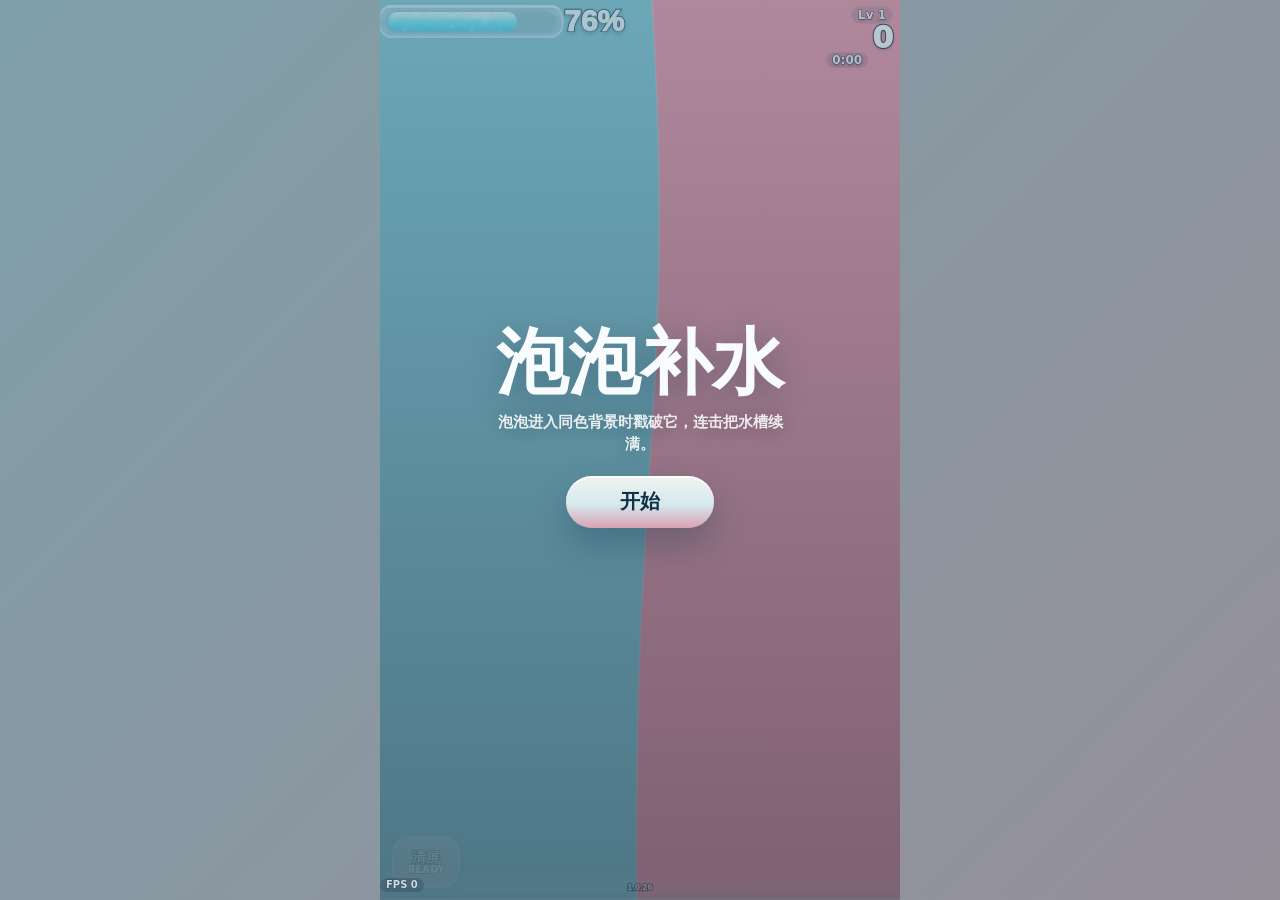
==== index.html @ 76d170a1 "Bump cat bubble version" ====
<!doctype html>
<html lang="zh-CN">
  <head>
    <meta charset="UTF-8" />
    <meta name="viewport" content="width=device-width, initial-scale=1, viewport-fit=cover" />
    <meta name="theme-color" content="#8ebfcb" />
    <title>泡泡补水</title>
    <link rel="stylesheet" href="./styles.css?v=1.0.26" />
  </head>
  <body>
    <main class="phone-shell" aria-label="泡泡补水游戏">
      <canvas id="game" aria-label="游戏画面"></canvas>

      <section class="hud" aria-label="游戏状态">
        <span id="difficultyLevel" class="difficulty-level">Lv 1</span>
        <div class="score-block water-block">
          <div class="water-topline">
            <span class="caption">水槽</span>
            <strong id="waterValue" class="water-value">76%</strong>
          </div>
          <div class="water-meter" aria-hidden="true">
            <span id="waterFill"></span>
          </div>
          <div id="comboChip" class="combo-chip" aria-live="polite"></div>
        </div>

        <div class="score-block right">
          <span class="caption">分数</span>
          <strong id="score">0</strong>
          <span id="timeValue" class="time-pill" aria-label="存活时间">0:00</span>
        </div>
      </section>

      <button id="clearSkill" class="clear-skill ready" type="button" aria-label="清屏技能">
        <span>清屏</span>
        <strong id="clearSkillValue">READY</strong>
      </button>

      <section id="curtain" class="curtain">
        <div class="title-mark">泡泡补水</div>
        <p class="start-copy">泡泡进入同色背景时戳破它，连击把水槽续满。</p>
        <button id="startButton" class="primary-button" type="button">开始</button>
        <div id="endStats" class="end-stats"></div>
      </section>
      <div id="startTransition" class="start-transition" aria-hidden="true"></div>
      <div id="perfDebug" class="fps-counter" aria-hidden="true">FPS --</div>
    </main>

    <script src="./game.js?v=1.0.26" defer></script>
  </body>
</html>
---- styles.css ----
:root {
  color-scheme: light;
  font-family:
    "Microsoft YaHei UI", "PingFang SC", "Hiragino Sans GB", "Arial Rounded MT Bold",
    ui-rounded, system-ui, sans-serif;
  background: #70858d;
  --safe-top: env(safe-area-inset-top, 0px);
  --safe-bottom: env(safe-area-inset-bottom, 0px);
}

* {
  box-sizing: border-box;
}

html,
body {
  width: 100%;
  height: 100%;
  margin: 0;
  overflow: hidden;
  touch-action: none;
  user-select: none;
}

body {
  display: grid;
  place-items: center;
  color: #f8fcff;
  background:
    linear-gradient(135deg, rgba(142, 191, 203, 0.46), rgba(217, 162, 178, 0.34)),
    #72858d;
}

.phone-shell {
  position: relative;
  width: min(100vw, 520px, calc(100vh * 0.64));
  height: min(100vh, 920px);
  overflow: hidden;
  background: #8ebfcb;
}

@supports (height: 100dvh) {
  .phone-shell {
    width: min(100vw, 520px, calc(100dvh * 0.64));
    height: min(100dvh, 920px);
  }
}

#game {
  position: absolute;
  inset: 0;
  width: 100%;
  height: 100%;
  display: block;
}

.hud {
  position: absolute;
  z-index: 3;
  top: calc(6px + var(--safe-top));
  left: 6px;
  right: 7px;
  display: block;
  align-items: start;
  pointer-events: none;
}

.difficulty-level {
  position: absolute;
  top: 0;
  right: 0;
  transform: none;
  z-index: 2;
  padding: 2px 7px;
  border-radius: 999px;
  color: rgba(255, 255, 255, 0.9);
  background: rgba(12, 38, 58, 0.1);
  box-shadow: inset 0 0 0 1px rgba(255, 255, 255, 0.1);
  font-size: 12px;
  font-weight: 900;
  line-height: 1.2;
  letter-spacing: 0;
  -webkit-text-stroke: 1px rgba(15, 33, 43, 0.55);
  paint-order: stroke fill;
  text-shadow: 0 1px 2px rgba(15, 33, 43, 0.42);
}

.score-block {
  min-width: 0;
  display: grid;
  gap: 4px;
  justify-items: start;
  color: rgba(255, 255, 255, 0.96);
  -webkit-text-stroke: 1.1px rgba(15, 33, 43, 0.6);
  paint-order: stroke fill;
  text-shadow: 0 1px 3px rgba(15, 33, 43, 0.42);
}

.water-block {
  position: absolute;
  top: 0;
  left: 0;
  gap: 3px;
  width: min(44vw, 238px);
  padding: 0;
  opacity: 0.82;
  grid-template-columns: minmax(112px, 1fr) minmax(54px, auto);
  grid-template-rows: auto auto;
  align-items: center;
  column-gap: 8px;
  transition:
    opacity 160ms ease,
    transform 160ms ease;
}

.water-topline {
  grid-column: 2;
  grid-row: 1;
  display: flex;
  align-items: center;
  justify-content: flex-start;
  gap: 0;
}

.water-block .caption {
  display: none;
}

.water-value {
  display: inline-block;
  color: rgba(255, 255, 255, 0.98);
  font-family: "Arial Rounded MT Bold", "Nunito", "Baloo 2", "PingFang SC", "Microsoft YaHei UI", ui-rounded, sans-serif;
  font-size: clamp(22px, 5vw, 26px);
  line-height: 1;
  font-weight: 1000;
  font-variant-numeric: tabular-nums;
  letter-spacing: 0;
  -webkit-text-stroke: 1.45px rgba(15, 33, 43, 0.62);
  text-shadow:
    0 1px 0 rgba(255, 255, 255, 0.38),
    0 2px 5px rgba(15, 33, 43, 0.36);
  transform-origin: left bottom;
}

.score-block.right {
  position: absolute;
  top: 17px;
  right: 0;
  display: grid;
  grid-template-columns: auto auto;
  grid-template-rows: auto auto;
  align-items: start;
  justify-items: end;
  column-gap: 4px;
  row-gap: 0;
}

.score-block.right .caption {
  display: none;
}

.score-block.right strong {
  grid-column: 2;
  grid-row: 1;
}

.caption {
  font-size: 12px;
  font-weight: 900;
  letter-spacing: 0;
  opacity: 0.95;
  -webkit-text-stroke: 1px rgba(15, 33, 43, 0.64);
}

.score-block strong {
  font-size: clamp(24px, 6vw, 30px);
  line-height: 1;
  font-weight: 1000;
  font-variant-numeric: tabular-nums;
  -webkit-text-stroke: 1.8px rgba(15, 33, 43, 0.7);
}

.time-pill {
  grid-column: 1;
  grid-row: 2;
  justify-self: end;
  margin-top: -1px;
  padding: 1px 6px;
  border-radius: 999px;
  color: rgba(255, 255, 255, 0.92);
  background: rgba(12, 38, 58, 0.12);
  box-shadow: inset 0 0 0 1px rgba(255, 255, 255, 0.08);
  font-size: 12px;
  font-weight: 900;
  line-height: 1.2;
  font-variant-numeric: tabular-nums;
  -webkit-text-stroke: 1px rgba(15, 33, 43, 0.58);
  paint-order: stroke fill;
}

.fps-counter {
  position: absolute;
  right: calc(8px + var(--safe-right));
  bottom: calc(8px + var(--safe-bottom));
  z-index: 5;
  padding: 1px 6px;
  border-radius: 999px;
  color: rgba(255, 255, 255, 0.78);
  background: rgba(12, 38, 58, 0.2);
  font-size: 10px;
  font-weight: 900;
  line-height: 1.2;
  font-variant-numeric: tabular-nums;
  letter-spacing: 0;
  -webkit-text-stroke: 0.65px rgba(15, 33, 43, 0.58);
  paint-order: stroke fill;
  pointer-events: none;
}

.clear-skill {
  --clear-charge: 1;
  position: absolute;
  z-index: 3;
  left: 12px;
  bottom: calc(12px + var(--safe-bottom));
  width: 68px;
  height: 52px;
  border: 0;
  border-radius: 18px;
  display: grid;
  place-items: center;
  align-content: center;
  gap: 1px;
  color: rgba(255, 255, 255, 0.96);
  background:
    linear-gradient(90deg, rgba(247, 251, 250, 0.5) calc(var(--clear-charge) * 100%), rgba(255, 255, 255, 0.12) 0),
    linear-gradient(180deg, rgba(24, 60, 78, 0.16), rgba(24, 60, 78, 0.28));
  box-shadow:
    inset 0 0 0 1px rgba(255, 255, 255, 0.28),
    0 4px 10px rgba(16, 48, 71, 0.12);
  font: inherit;
  pointer-events: auto;
  opacity: 0.56;
  overflow: hidden;
}

.clear-skill.ready {
  opacity: 0.9;
  box-shadow:
    inset 0 0 0 1px rgba(255, 255, 255, 0.36),
    0 0 10px rgba(213, 233, 238, 0.18),
    0 4px 10px rgba(16, 48, 71, 0.12);
}

.clear-skill:disabled {
  opacity: 0.38;
}

.clear-skill span {
  font-size: 14px;
  font-weight: 1000;
  line-height: 1;
  -webkit-text-stroke: 1px rgba(15, 33, 43, 0.7);
  paint-order: stroke fill;
  text-shadow: 0 1px 2px rgba(15, 33, 43, 0.42);
}

.clear-skill strong {
  font-size: 10px;
  font-weight: 1000;
  line-height: 1;
  letter-spacing: 0;
  opacity: 0.96;
  -webkit-text-stroke: 0.8px rgba(15, 33, 43, 0.68);
  paint-order: stroke fill;
}

.water-meter {
  grid-column: 1;
  grid-row: 1;
  position: relative;
  width: 100%;
  height: clamp(18px, 3.2vw, 23px);
  overflow: visible;
  border-radius: 999px;
  background: rgba(15, 46, 68, 0.13);
  box-shadow: 0 2px 7px rgba(17, 57, 85, 0.08);
  isolation: isolate;
  transform-origin: left center;
}

.water-meter::before,
.water-meter::after {
  position: absolute;
  content: "";
  pointer-events: none;
  background-repeat: no-repeat;
  background-size: 100% 100%;
}

.water-meter::before {
  z-index: 4;
  inset: -5px -8px;
  background-image: url("./assets/waterbar-frame.png");
  opacity: 0.88;
}

.water-meter::after {
  z-index: 5;
  inset: -5px -8px;
  background-image: url("./assets/waterbar-glass.png");
  opacity: 0.72;
}

.water-meter span {
  position: absolute;
  z-index: 2;
  left: 2px;
  top: 2px;
  display: block;
  width: 76%;
  height: calc(100% - 4px);
  overflow: hidden;
  border-radius: inherit;
  background: rgba(35, 213, 236, 0.32);
  box-shadow: 0 0 8px rgba(102, 229, 246, 0.18);
  transition: width 260ms cubic-bezier(0.2, 0.86, 0.26, 1);
  transform-origin: left center;
}

.water-meter span::before,
.water-meter span::after {
  position: absolute;
  inset: -8px -14px;
  width: max(220px, 112%);
  content: "";
  pointer-events: none;
  background-repeat: no-repeat;
  background-size: 100% 100%;
}

.water-meter span::before {
  z-index: 1;
  background-image: url("./assets/waterbar-fill.png");
  animation: water-drift 3.8s ease-in-out infinite;
}

.water-meter span::after {
  z-index: 2;
  background-image: url("./assets/waterbar-foam.png");
  opacity: 0.86;
  animation: water-surface-drift 2.9s ease-in-out infinite;
}

.combo-chip {
  --combo-left: 0;
  grid-column: 1 / span 2;
  grid-row: 2;
  justify-self: start;
  position: relative;
  min-height: 19px;
  opacity: 0;
  transform: translateY(-3px);
  color: rgba(255, 255, 255, 0.98);
  font-size: 13px;
  font-weight: 1000;
  line-height: 1;
  white-space: nowrap;
  -webkit-text-stroke: 1.1px rgba(15, 33, 43, 0.7);
  paint-order: stroke fill;
  text-shadow: 0 1px 3px rgba(15, 33, 43, 0.46);
  transition:
    opacity 160ms ease,
    transform 160ms ease;
}

.combo-chip::after {
  content: "";
  position: absolute;
  left: 0;
  right: 0;
  bottom: -5px;
  height: 1.5px;
  border-radius: 999px;
  background: rgba(255, 255, 255, 0.72);
  transform: scaleX(var(--combo-left));
  transform-origin: left center;
  opacity: 0;
  transition:
    opacity 120ms ease,
    transform 80ms linear,
    background 120ms ease;
}

.combo-chip.ranked {
  min-height: 28px;
  margin-top: 2px;
  padding-left: 34px;
  display: flex;
  align-items: center;
  font-size: 15px;
  transform: translateY(-1px);
}

.combo-chip.ranked::before {
  content: attr(data-rank);
  position: absolute;
  left: 0;
  top: 50%;
  transform: translateY(-52%) skewX(-10deg);
  color: rgba(255, 255, 255, 0.98);
  font-family: "Brush Script MT", "Segoe Script", "Comic Sans MS", "Arial Rounded MT Bold", cursive;
  font-size: 22px;
  font-style: italic;
  font-weight: 1000;
  line-height: 1;
  text-shadow:
    0 1px 3px rgba(15, 33, 43, 0.7),
    0 0 8px rgba(255, 255, 255, 0.34);
  -webkit-text-stroke: 1.4px rgba(15, 33, 43, 0.75);
  paint-order: stroke fill;
}

.combo-chip.ranked::after {
  left: 34px;
}

.combo-chip[data-rank="D"]::before {
  color: #b9e8f5;
  font-size: 21px;
  opacity: 0.9;
  text-shadow:
    0 1px 3px rgba(15, 33, 43, 0.72),
    0 0 7px rgba(115, 200, 221, 0.42);
}

.combo-chip[data-rank="C"]::before {
  color: #9ff0d2;
  font-size: 24px;
  text-shadow:
    0 1px 3px rgba(15, 33, 43, 0.72),
    0 0 8px rgba(92, 201, 168, 0.48);
}

.combo-chip[data-rank="B"]::before {
  color: #ffe08a;
  font-size: 27px;
  text-shadow:
    0 1px 3px rgba(15, 33, 43, 0.72),
    0 0 9px rgba(224, 168, 61, 0.54);
}

.combo-chip[data-rank="A"]::before {
  color: #ffb5cf;
  font-size: 31px;
  transform: translateY(-53%) skewX(-12deg);
  text-shadow:
    0 1px 4px rgba(15, 33, 43, 0.72),
    0 0 10px rgba(224, 111, 152, 0.58);
}

.combo-chip[data-rank="S"] {
  padding-left: 42px;
}

.combo-chip[data-rank="S"]::before {
  color: #ff9f74;
  font-size: 36px;
  transform: translateY(-53%) skewX(-14deg);
  text-shadow:
    0 1px 4px rgba(15, 33, 43, 0.74),
    0 0 12px rgba(241, 95, 78, 0.64);
}

.combo-chip[data-rank="SS"] {
  padding-left: 60px;
}

.combo-chip[data-rank="SS"]::before {
  color: #d99dff;
  font-size: 41px;
  transform: translateY(-53%) skewX(-15deg) scaleX(0.98);
  text-shadow:
    0 1px 4px rgba(15, 33, 43, 0.74),
    0 0 14px rgba(153, 101, 231, 0.7);
}

.combo-chip[data-rank="SSS"] {
  padding-left: 82px;
}

.combo-chip[data-rank="SSS"]::before {
  color: #fff2a3;
  font-size: 48px;
  transform: translateY(-53%) skewX(-16deg) scaleX(0.96);
  text-shadow:
    0 1px 4px rgba(15, 33, 43, 0.72),
    0 0 12px rgba(255, 120, 200, 0.66),
    0 0 20px rgba(255, 242, 163, 0.52);
}

.combo-chip[data-rank="S"]::after {
  left: 42px;
}

.combo-chip[data-rank="SS"]::after {
  left: 60px;
}

.combo-chip[data-rank="SSS"]::after {
  left: 82px;
}

.combo-chip.active,
.water-block.open .combo-chip {
  opacity: 1;
  transform: translateY(0);
}

.combo-chip.surge {
  color: rgba(255, 255, 255, 0.98);
  transform: translateY(-1px) scale(1.16);
  text-shadow:
    0 0 14px rgba(255, 255, 255, 0.56),
    0 1px 12px rgba(18, 50, 74, 0.3);
}

.combo-chip.milestone {
  transform: translateY(-2px) scale(1.28);
}

.water-block.low,
.water-block.pulse,
.water-block.open {
  opacity: 0.96;
}

.combo-chip.active::after {
  opacity: 0.82;
}

.combo-chip.surge::after {
  height: 3px;
  background: linear-gradient(90deg, #d5e9ee, #ffffff, #f1d4dc);
  box-shadow: 0 0 14px rgba(255, 255, 255, 0.5);
}

.combo-chip.expiring::after {
  background: #f1d4dc;
}

.water-block.pulse .water-meter {
  animation: water-kick 300ms cubic-bezier(0.16, 1.35, 0.32, 1);
  box-shadow: 0 0 10px rgba(102, 229, 246, 0.22);
}

.water-block.combo-hot .water-meter span {
  opacity: 0.96;
}

.water-block.open .water-meter span {
  box-shadow: 0 0 10px rgba(239, 228, 190, 0.18);
}

.water-block.gain .water-meter span {
  animation: water-fill-pop 360ms cubic-bezier(0.16, 1.18, 0.32, 1);
}

.water-block.gain .water-value,
.water-block.pulse .water-value {
  animation: percent-bounce 360ms cubic-bezier(0.16, 1.28, 0.32, 1);
}

.water-block.gain .water-meter span::after {
  opacity: 1;
  animation:
    water-surface-drift 2.9s ease-in-out infinite,
    water-splash-line 420ms ease-out;
}

.water-block.drain .water-meter span::before {
  animation-duration: 2.6s;
}

.water-block.drain .water-meter span::after {
  opacity: 0.7;
  animation-duration: 2.1s;
}

.water-block.low .water-value {
  color: #f1d4dc;
}

.water-block.low .water-meter {
  box-shadow:
    inset 0 0 0 1px rgba(255, 255, 255, 0.28),
    0 0 9px rgba(217, 162, 178, 0.2);
}

.curtain {
  position: absolute;
  z-index: 4;
  inset: 0;
  display: grid;
  place-items: center;
  align-content: center;
  gap: 22px;
  padding: 28px;
  text-align: center;
  background:
    linear-gradient(180deg, rgba(21, 91, 134, 0.18), rgba(10, 27, 48, 0.42)),
    rgba(14, 49, 75, 0.12);
  transition:
    opacity 240ms ease,
    visibility 240ms ease;
}

.curtain.hidden {
  opacity: 0;
  visibility: hidden;
  pointer-events: none;
}

.curtain.starting .title-mark,
.curtain.starting .start-copy,
.curtain.starting .primary-button,
.curtain.starting .end-stats {
  animation: start-ui-dip 520ms ease forwards;
}

.title-mark {
  font-size: clamp(42px, 13vw, 72px);
  line-height: 0.95;
  font-weight: 950;
  text-shadow: 0 8px 32px rgba(8, 35, 57, 0.28);
}

.start-copy {
  max-width: 290px;
  margin: -8px 0 -2px;
  color: rgba(255, 255, 255, 0.86);
  font-size: 15px;
  font-weight: 850;
  line-height: 1.5;
  text-shadow: 0 2px 16px rgba(8, 35, 57, 0.24);
}

.primary-button {
  min-width: 148px;
  min-height: 52px;
  border: 0;
  border-radius: 999px;
  padding: 0 28px;
  color: #103047;
  background: linear-gradient(180deg, #f1f3f1, #d5e9ee 54%, #d9a2b2);
  box-shadow:
    inset 0 2px 0 rgba(255, 255, 255, 0.72),
    0 16px 34px rgba(16, 50, 75, 0.28);
  font: inherit;
  font-size: 20px;
  font-weight: 950;
  cursor: pointer;
}

.primary-button:disabled {
  cursor: default;
}

.primary-button:active {
  transform: translateY(1px) scale(0.99);
}

.end-stats {
  min-width: min(76vw, 300px);
  min-height: 22px;
  margin: 0;
  display: grid;
  gap: 7px;
  font-size: 14px;
  font-weight: 800;
  color: rgba(255, 255, 255, 0.9);
  text-shadow: 0 1px 12px rgba(9, 32, 52, 0.32);
}

.end-stats:empty {
  display: block;
  min-width: 0;
}

.end-stats span {
  display: flex;
  justify-content: space-between;
  gap: 18px;
}

.end-stats strong {
  font-size: 16px;
  font-variant-numeric: tabular-nums;
}

.start-transition {
  position: absolute;
  z-index: 5;
  inset: 0;
  overflow: hidden;
  pointer-events: none;
  visibility: hidden;
  opacity: 0;
}

.start-transition::before {
  position: absolute;
  inset: -18%;
  content: "";
  background:
    radial-gradient(circle at 50% 62%, rgba(255, 255, 255, 0.72), transparent 0 8%, rgba(213, 233, 238, 0.5) 12%, transparent 30%),
    radial-gradient(circle at 26% 38%, rgba(241, 212, 220, 0.28), transparent 32%),
    radial-gradient(circle at 76% 32%, rgba(213, 233, 238, 0.34), transparent 34%);
  transform: scale(0.42);
  opacity: 0;
}

.start-transition::after {
  position: absolute;
  inset: 0;
  content: "";
  background:
    linear-gradient(180deg, rgba(255, 255, 255, 0.0), rgba(255, 255, 255, 0.2) 44%, rgba(255, 255, 255, 0.0)),
    radial-gradient(circle at 50% 54%, rgba(255, 255, 255, 0.48), transparent 42%);
  transform: translateY(40%);
  opacity: 0;
}

.start-transition.active {
  visibility: visible;
  opacity: 1;
  pointer-events: auto;
}

.start-transition.active::before {
  animation: start-wash 1420ms cubic-bezier(0.16, 0.9, 0.18, 1) forwards;
}

.start-transition.active::after {
  animation: start-glint 1120ms ease-out 170ms forwards;
}

.splash-ring,
.start-bubble {
  position: absolute;
  left: 50%;
  top: 61%;
  border-radius: 50%;
  will-change: transform, opacity;
}

.splash-ring {
  width: min(34vw, 142px);
  aspect-ratio: 1;
  border: 2px solid rgba(255, 255, 255, 0.68);
  box-shadow:
    0 0 0 10px rgba(213, 233, 238, 0.12),
    0 0 38px rgba(255, 255, 255, 0.34);
  transform: translate(-50%, -50%) scale(0.16);
  opacity: 0;
}

.start-transition.active .splash-ring {
  animation: ring-pop 920ms cubic-bezier(0.12, 0.92, 0.16, 1) forwards;
}

.start-bubble {
  width: var(--size);
  height: var(--size);
  background:
    radial-gradient(circle at 30% 24%, rgba(255, 255, 255, 0.92), transparent 0 18%, rgba(255, 255, 255, 0.3) 22%, transparent 34%),
    radial-gradient(circle at 68% 74%, rgba(255, 255, 255, 0.34), transparent 0 24%),
    linear-gradient(135deg, rgba(213, 233, 238, 0.56), rgba(241, 212, 220, 0.38));
  box-shadow:
    inset -3px -5px 10px rgba(95, 145, 160, 0.18),
    inset 2px 3px 9px rgba(255, 255, 255, 0.48),
    0 0 22px rgba(255, 255, 255, 0.22);
  transform: translate(-50%, -50%) scale(0.08);
  opacity: 0;
}

.start-bubble.tone-1 {
  background:
    radial-gradient(circle at 30% 24%, rgba(255, 255, 255, 0.92), transparent 0 18%, rgba(255, 255, 255, 0.3) 22%, transparent 34%),
    linear-gradient(135deg, rgba(241, 212, 220, 0.56), rgba(213, 233, 238, 0.34));
}

.start-bubble.tone-2 {
  background:
    radial-gradient(circle at 30% 24%, rgba(255, 255, 255, 0.94), transparent 0 18%, rgba(255, 255, 255, 0.3) 22%, transparent 34%),
    linear-gradient(135deg, rgba(247, 251, 250, 0.62), rgba(239, 228, 190, 0.32));
}

.start-transition.active .start-bubble {
  animation: bubble-splash var(--duration) cubic-bezier(0.12, 0.92, 0.18, 1) var(--delay) forwards;
}

@keyframes start-ui-dip {
  to {
    opacity: 0;
    transform: translateY(12px) scale(0.98);
  }
}

@keyframes start-wash {
  0% {
    opacity: 0;
    transform: scale(0.18) rotate(0deg);
  }

  38% {
    opacity: 0.95;
    transform: scale(1.08) rotate(5deg);
  }

  72% {
    opacity: 0.72;
    transform: scale(1.26) rotate(9deg);
  }

  100% {
    opacity: 0;
    transform: scale(1.48) rotate(12deg);
  }
}

@keyframes start-glint {
  0% {
    opacity: 0;
    transform: translateY(34%) scaleY(0.8);
  }

  34% {
    opacity: 0.72;
  }

  100% {
    opacity: 0;
    transform: translateY(-40%) scaleY(1.16);
  }
}

@keyframes ring-pop {
  0% {
    opacity: 0;
    transform: translate(-50%, -50%) scale(0.12);
  }

  28% {
    opacity: 0.9;
  }

  100% {
    opacity: 0;
    transform: translate(-50%, -50%) scale(6.4);
  }
}

@keyframes bubble-splash {
  0% {
    opacity: 0;
    transform: translate(-50%, -50%) scale(0.08);
  }

  18% {
    opacity: 0.96;
  }

  58% {
    opacity: 0.9;
    transform: translate(calc(-50% + var(--x-mid)), calc(-50% + var(--y-mid))) scale(1.08);
  }

  100% {
    opacity: 0;
    transform: translate(calc(-50% + var(--x) + var(--drift)), calc(-50% + var(--y) - 36px)) scale(var(--end-scale));
  }
}

@keyframes water-kick {
  0% {
    transform: scaleX(1) translateY(0);
  }

  38% {
    transform: scaleX(1.075) scaleY(1.25) translateY(-1px);
  }

  100% {
    transform: scaleX(1) translateY(0);
  }
}

@keyframes water-drift {
  0% {
    transform: translateX(-6px) translateY(0) scaleY(1);
  }

  50% {
    transform: translateX(4px) translateY(-1px) scaleY(1.04);
  }

  100% {
    transform: translateX(-6px) translateY(0) scaleY(1);
  }
}

@keyframes water-surface-drift {
  0% {
    transform: translateX(-10px) translateY(0);
  }

  50% {
    transform: translateX(8px) translateY(-1px);
  }

  100% {
    transform: translateX(-10px) translateY(0);
  }
}

@keyframes water-fill-pop {
  0% {
    transform: scaleX(1) scaleY(1);
  }

  42% {
    transform: scaleX(1.035) scaleY(1.22) translateY(-1px);
  }

  100% {
    transform: scaleX(1) scaleY(1);
  }
}

@keyframes percent-bounce {
  0% {
    transform: scale(1);
  }

  38% {
    transform: scale(1.12, 0.92) translateY(1px);
  }

  62% {
    transform: scale(0.96, 1.08) translateY(-1px);
  }

  100% {
    transform: scale(1);
  }
}

@keyframes water-splash-line {
  0% {
    transform: translateX(-18px) translateY(2px);
    opacity: 0.62;
  }

  45% {
    transform: translateX(4px) translateY(-3px);
    opacity: 1;
  }

  100% {
    transform: translateX(12px) translateY(0);
    opacity: 0.86;
  }
}

@media (min-width: 700px) and (min-height: 760px) {
  .phone-shell {
    border-radius: 0;
  }
}

@media (max-width: 360px), (max-height: 640px) {
  .hud {
    top: calc(8px + var(--safe-top));
    left: 9px;
    right: 9px;
  }

  .water-block {
    width: min(42vw, 184px);
    column-gap: 6px;
  }

  .score-block strong {
    font-size: 22px;
  }

  .water-value {
    font-size: clamp(20px, 5.4vw, 24px);
  }

  .caption,
  .difficulty-level,
  .time-pill {
    font-size: 10px;
  }

  .combo-chip {
    font-size: 11px;
  }

  .combo-chip.ranked {
    min-height: 24px;
    padding-left: 28px;
    font-size: 12px;
  }

  .combo-chip.ranked::before {
    font-size: 19px;
  }

  .combo-chip[data-rank="D"]::before {
    font-size: 18px;
  }

  .combo-chip[data-rank="C"]::before {
    font-size: 21px;
  }

  .combo-chip[data-rank="B"]::before {
    font-size: 23px;
  }

  .combo-chip.ranked::after {
    left: 28px;
  }

  .combo-chip[data-rank="A"]::before {
    font-size: 26px;
  }

  .combo-chip[data-rank="S"] {
    padding-left: 35px;
  }

  .combo-chip[data-rank="S"]::before {
    font-size: 30px;
  }

  .combo-chip[data-rank="SS"] {
    padding-left: 48px;
  }

  .combo-chip[data-rank="SS"]::before {
    font-size: 34px;
  }

  .combo-chip[data-rank="SSS"] {
    padding-left: 64px;
  }

  .combo-chip[data-rank="SSS"]::before {
    font-size: 39px;
  }

  .combo-chip[data-rank="S"]::after {
    left: 35px;
  }

  .combo-chip[data-rank="SS"]::after {
    left: 48px;
  }

  .combo-chip[data-rank="SSS"]::after {
    left: 64px;
  }

  .clear-skill {
    width: 62px;
    height: 48px;
  }

}
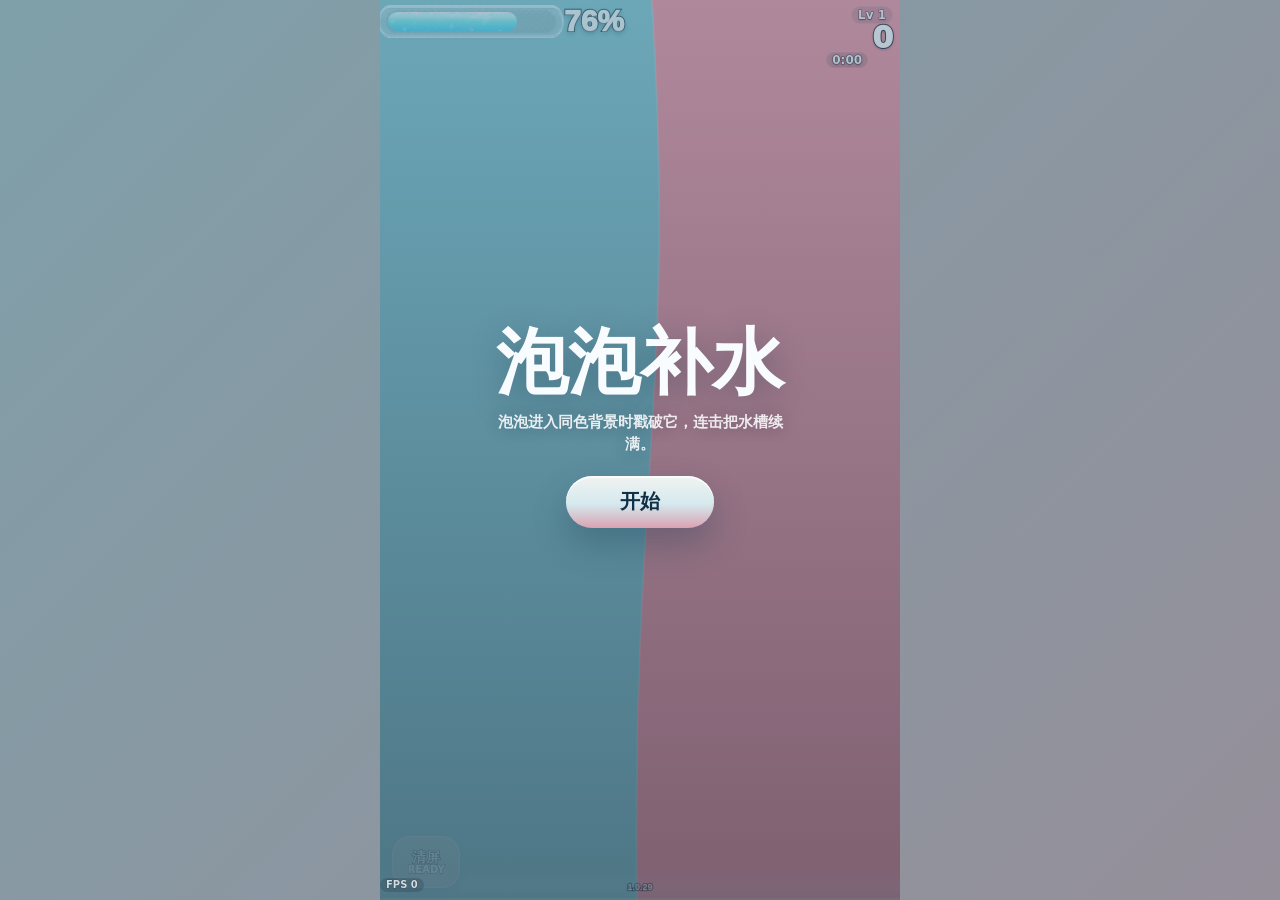
==== commit 8b2f03f8: "Add bubble path editor" ====
--- a/index.html
+++ b/index.html
@@ -5,7 +5,7 @@
     <meta name="viewport" content="width=device-width, initial-scale=1, viewport-fit=cover" />
     <meta name="theme-color" content="#8ebfcb" />
     <title>泡泡补水</title>
-    <link rel="stylesheet" href="./styles.css?v=1.0.26" />
+    <link rel="stylesheet" href="./styles.css?v=1.0.29" />
   </head>
   <body>
     <main class="phone-shell" aria-label="泡泡补水游戏">
@@ -46,6 +46,6 @@
       <div id="perfDebug" class="fps-counter" aria-hidden="true">FPS --</div>
     </main>
 
-    <script src="./game.js?v=1.0.26" defer></script>
+    <script src="./game.js?v=1.0.29" defer></script>
   </body>
 </html>
--- a/styles.css
+++ b/styles.css
@@ -670,6 +670,44 @@
   transform: translateY(1px) scale(0.99);
 }
 
+.dev-pack-panel {
+  position: fixed;
+  z-index: 20;
+  left: 12px;
+  bottom: 12px;
+  display: flex;
+  align-items: center;
+  gap: 6px;
+  max-width: min(520px, calc(100vw - 24px));
+  padding: 6px;
+  border: 1px solid rgba(255, 255, 255, 0.34);
+  border-radius: 8px;
+  color: rgba(255, 255, 255, 0.92);
+  background: rgba(24, 45, 58, 0.42);
+  box-shadow: 0 8px 26px rgba(31, 45, 58, 0.18);
+  backdrop-filter: blur(14px);
+  font-size: 11px;
+  font-weight: 800;
+}
+
+.dev-pack-status {
+  max-width: 180px;
+  overflow: hidden;
+  text-overflow: ellipsis;
+  white-space: nowrap;
+}
+
+.dev-pack-panel button {
+  min-width: 42px;
+  border: 0;
+  border-radius: 6px;
+  padding: 5px 7px;
+  color: #173443;
+  background: rgba(255, 255, 255, 0.8);
+  font: inherit;
+  cursor: pointer;
+}
+
 .end-stats {
   min-width: min(76vw, 300px);
   min-height: 22px;
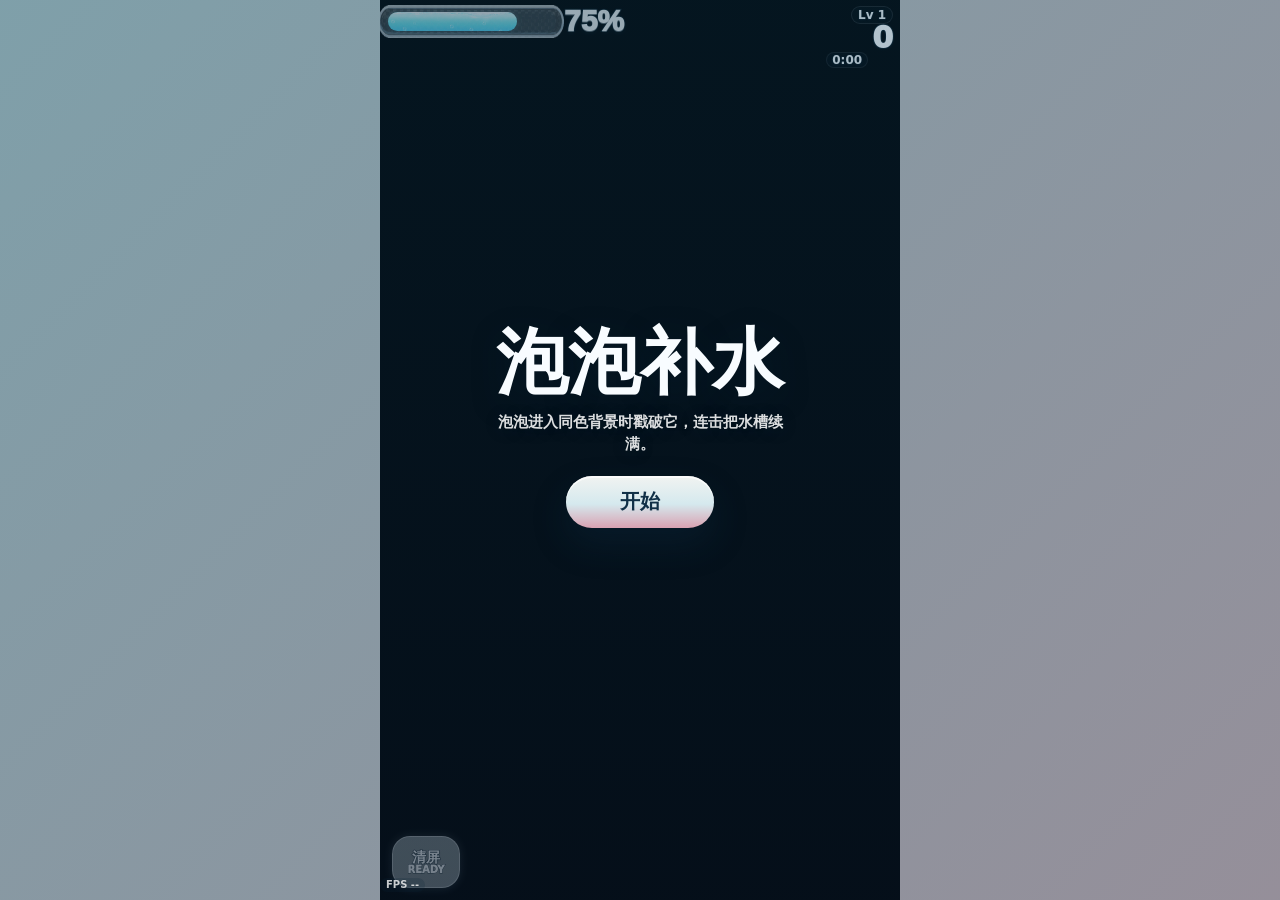
==== commit b4831251: "Merge latest background logic" ====
--- a/index.html
+++ b/index.html
@@ -5,7 +5,7 @@
     <meta name="viewport" content="width=device-width, initial-scale=1, viewport-fit=cover" />
     <meta name="theme-color" content="#8ebfcb" />
     <title>泡泡补水</title>
-    <link rel="stylesheet" href="./styles.css?v=1.0.29" />
+    <link rel="stylesheet" href="./styles.css?v=1.1.0" />
   </head>
   <body>
     <main class="phone-shell" aria-label="泡泡补水游戏">
@@ -16,7 +16,7 @@
         <div class="score-block water-block">
           <div class="water-topline">
             <span class="caption">水槽</span>
-            <strong id="waterValue" class="water-value">76%</strong>
+            <strong id="waterValue" class="water-value">75%</strong>
           </div>
           <div class="water-meter" aria-hidden="true">
             <span id="waterFill"></span>
@@ -46,6 +46,6 @@
       <div id="perfDebug" class="fps-counter" aria-hidden="true">FPS --</div>
     </main>
 
-    <script src="./game.js?v=1.0.29" defer></script>
+    <script src="./game.js?v=1.1.0" defer></script>
   </body>
 </html>
--- a/styles.css
+++ b/styles.css
@@ -529,7 +529,10 @@
   transform: translateY(-2px) scale(1.28);
 }
 
+.water-block.warn,
 .water-block.low,
+.water-block.danger,
+.water-block.critical,
 .water-block.pulse,
 .water-block.open {
   opacity: 0.96;
@@ -569,6 +572,20 @@
 .water-block.gain .water-value,
 .water-block.pulse .water-value {
   animation: percent-bounce 360ms cubic-bezier(0.16, 1.28, 0.32, 1);
+}
+
+.water-block.drain .water-meter {
+  animation: water-drain-nudge 380ms ease-out;
+}
+
+.water-block.shock .water-meter {
+  animation: water-drain-shock 460ms cubic-bezier(0.14, 1.25, 0.24, 1);
+}
+
+.water-block.drain .water-value,
+.water-block.shock .water-value {
+  color: #eefbff;
+  animation: water-number-dip 380ms ease-out;
 }
 
 .water-block.gain .water-meter span::after {
@@ -587,14 +604,52 @@
   animation-duration: 2.1s;
 }
 
+.water-block.warn .water-meter {
+  box-shadow:
+    inset 0 0 0 1px rgba(255, 255, 255, 0.3),
+    0 0 8px rgba(223, 246, 251, 0.16);
+}
+
 .water-block.low .water-value {
-  color: #f1d4dc;
+  color: #eefbff;
 }
 
 .water-block.low .water-meter {
   box-shadow:
     inset 0 0 0 1px rgba(255, 255, 255, 0.28),
-    0 0 9px rgba(217, 162, 178, 0.2);
+    0 0 9px rgba(34, 61, 86, 0.22);
+}
+
+.water-block.danger .water-value {
+  color: #fff1c7;
+  animation: water-danger-pulse 820ms ease-in-out infinite;
+}
+
+.water-block.danger .water-meter {
+  box-shadow:
+    inset 0 0 0 1px rgba(255, 255, 255, 0.34),
+    0 0 11px rgba(34, 61, 86, 0.3);
+}
+
+.water-block.critical .water-value {
+  color: #fff8df;
+  animation: water-critical-pulse 560ms ease-in-out infinite;
+}
+
+.water-block.critical .water-meter {
+  animation: water-critical-meter 720ms ease-in-out infinite;
+  box-shadow:
+    inset 0 0 0 1px rgba(255, 255, 255, 0.42),
+    0 0 14px rgba(34, 61, 86, 0.4);
+}
+
+.water-block.critical.shock .water-meter,
+.water-block.danger.shock .water-meter {
+  animation: water-drain-shock 460ms cubic-bezier(0.14, 1.25, 0.24, 1);
+}
+
+.water-block.critical-flash .water-meter::after {
+  opacity: 1;
 }
 
 .curtain {
@@ -976,6 +1031,85 @@
   }
 }
 
+@keyframes water-drain-nudge {
+  0% {
+    transform: translateY(0) scaleX(1);
+  }
+
+  42% {
+    transform: translateY(1px) scaleX(0.985);
+  }
+
+  100% {
+    transform: translateY(0) scaleX(1);
+  }
+}
+
+@keyframes water-drain-shock {
+  0% {
+    transform: translate3d(0, 0, 0) scaleX(1);
+  }
+
+  24% {
+    transform: translate3d(-3px, 1px, 0) scaleX(0.965);
+  }
+
+  52% {
+    transform: translate3d(2px, -1px, 0) scaleX(1.018);
+  }
+
+  100% {
+    transform: translate3d(0, 0, 0) scaleX(1);
+  }
+}
+
+@keyframes water-number-dip {
+  0% {
+    transform: translateY(0) scale(1);
+  }
+
+  44% {
+    transform: translateY(2px) scale(0.96, 1.08);
+  }
+
+  100% {
+    transform: translateY(0) scale(1);
+  }
+}
+
+@keyframes water-danger-pulse {
+  0%,
+  100% {
+    transform: scale(1);
+  }
+
+  50% {
+    transform: scale(1.055);
+  }
+}
+
+@keyframes water-critical-pulse {
+  0%,
+  100% {
+    transform: translateY(0) scale(1);
+  }
+
+  50% {
+    transform: translateY(-1px) scale(1.1);
+  }
+}
+
+@keyframes water-critical-meter {
+  0%,
+  100% {
+    transform: scaleX(1) translateY(0);
+  }
+
+  50% {
+    transform: scaleX(1.025) translateY(-1px);
+  }
+}
+
 @keyframes percent-bounce {
   0% {
     transform: scale(1);
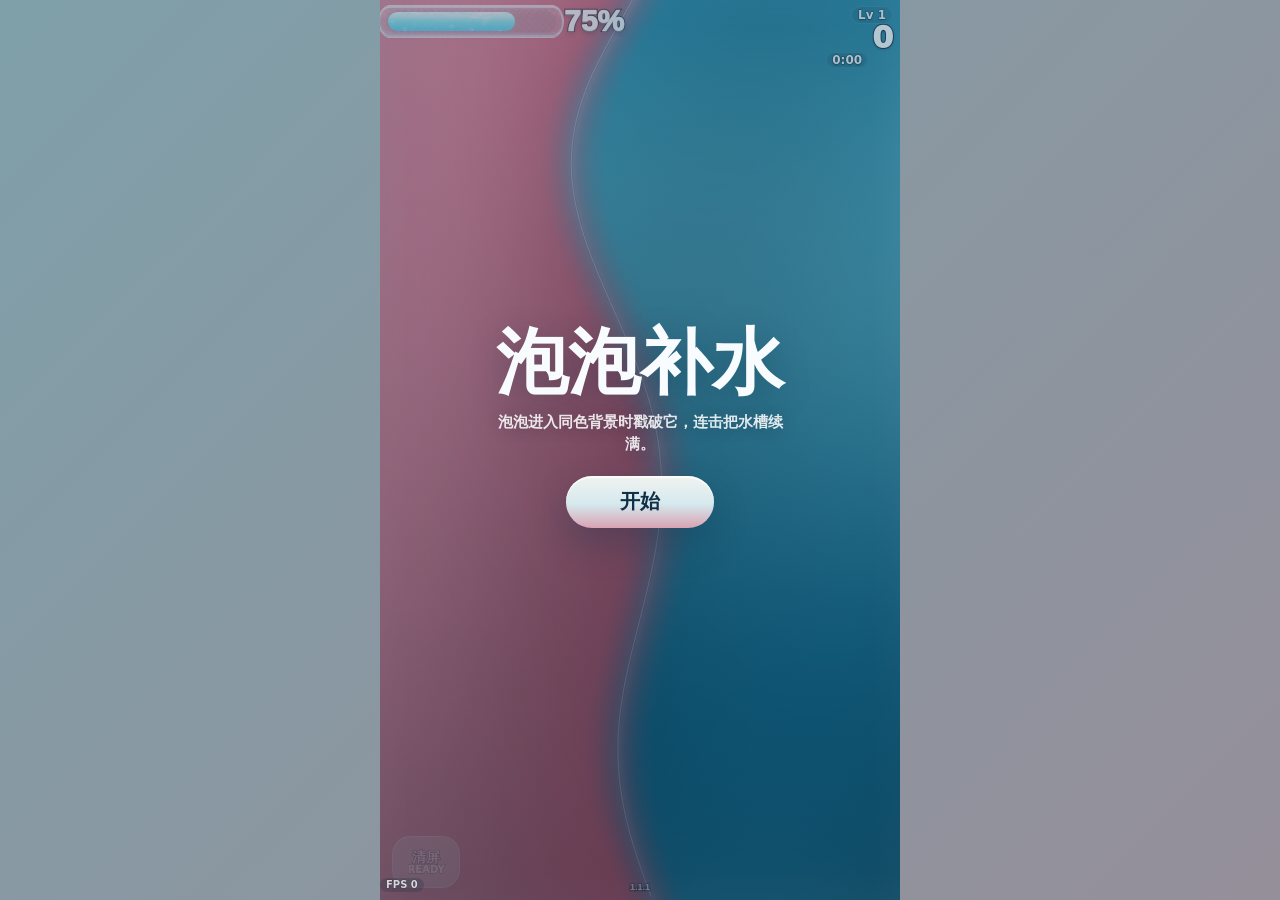
==== commit b3a84703: "Use liquid background renderer" ====
--- a/index.html
+++ b/index.html
@@ -5,7 +5,7 @@
     <meta name="viewport" content="width=device-width, initial-scale=1, viewport-fit=cover" />
     <meta name="theme-color" content="#8ebfcb" />
     <title>泡泡补水</title>
-    <link rel="stylesheet" href="./styles.css?v=1.1.0" />
+    <link rel="stylesheet" href="./styles.css?v=1.1.1" />
   </head>
   <body>
     <main class="phone-shell" aria-label="泡泡补水游戏">
@@ -46,6 +46,7 @@
       <div id="perfDebug" class="fps-counter" aria-hidden="true">FPS --</div>
     </main>
 
-    <script src="./game.js?v=1.1.0" defer></script>
+    <script src="./background-engine.js?v=1.1.1" defer></script>
+    <script src="./game.js?v=1.1.1" defer></script>
   </body>
 </html>
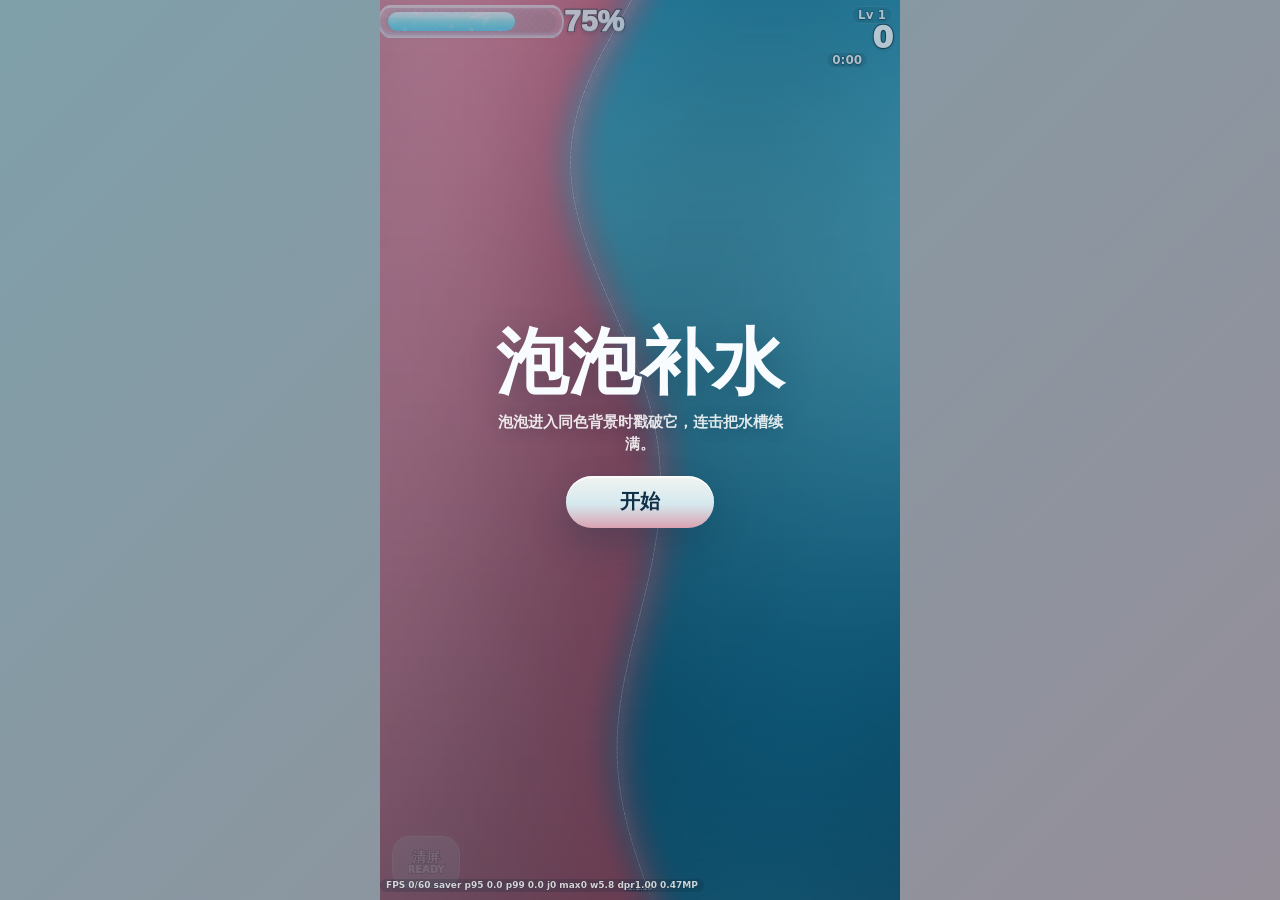
==== commit ff67f066: "Optimize mobile rendering diagnostics" ====
--- a/index.html
+++ b/index.html
@@ -5,7 +5,7 @@
     <meta name="viewport" content="width=device-width, initial-scale=1, viewport-fit=cover" />
     <meta name="theme-color" content="#8ebfcb" />
     <title>泡泡补水</title>
-    <link rel="stylesheet" href="./styles.css?v=1.1.1" />
+    <link rel="stylesheet" href="./styles.css?v=1.1.10" />
   </head>
   <body>
     <main class="phone-shell" aria-label="泡泡补水游戏">
@@ -46,7 +46,7 @@
       <div id="perfDebug" class="fps-counter" aria-hidden="true">FPS --</div>
     </main>
 
-    <script src="./background-engine.js?v=1.1.1" defer></script>
-    <script src="./game.js?v=1.1.1" defer></script>
+    <script src="./background-engine.js?v=1.1.10" defer></script>
+    <script src="./game.js?v=1.1.10" defer></script>
   </body>
 </html>
--- a/styles.css
+++ b/styles.css
@@ -200,18 +200,20 @@
 
 .fps-counter {
   position: absolute;
-  right: calc(8px + var(--safe-right));
+  left: calc(4px + var(--safe-left));
   bottom: calc(8px + var(--safe-bottom));
   z-index: 5;
   padding: 1px 6px;
-  border-radius: 999px;
+  max-width: min(92vw, 460px);
+  border-radius: 6px;
   color: rgba(255, 255, 255, 0.78);
   background: rgba(12, 38, 58, 0.2);
-  font-size: 10px;
+  font-size: 9px;
   font-weight: 900;
   line-height: 1.2;
   font-variant-numeric: tabular-nums;
   letter-spacing: 0;
+  white-space: normal;
   -webkit-text-stroke: 0.65px rgba(15, 33, 43, 0.58);
   paint-order: stroke fill;
   pointer-events: none;
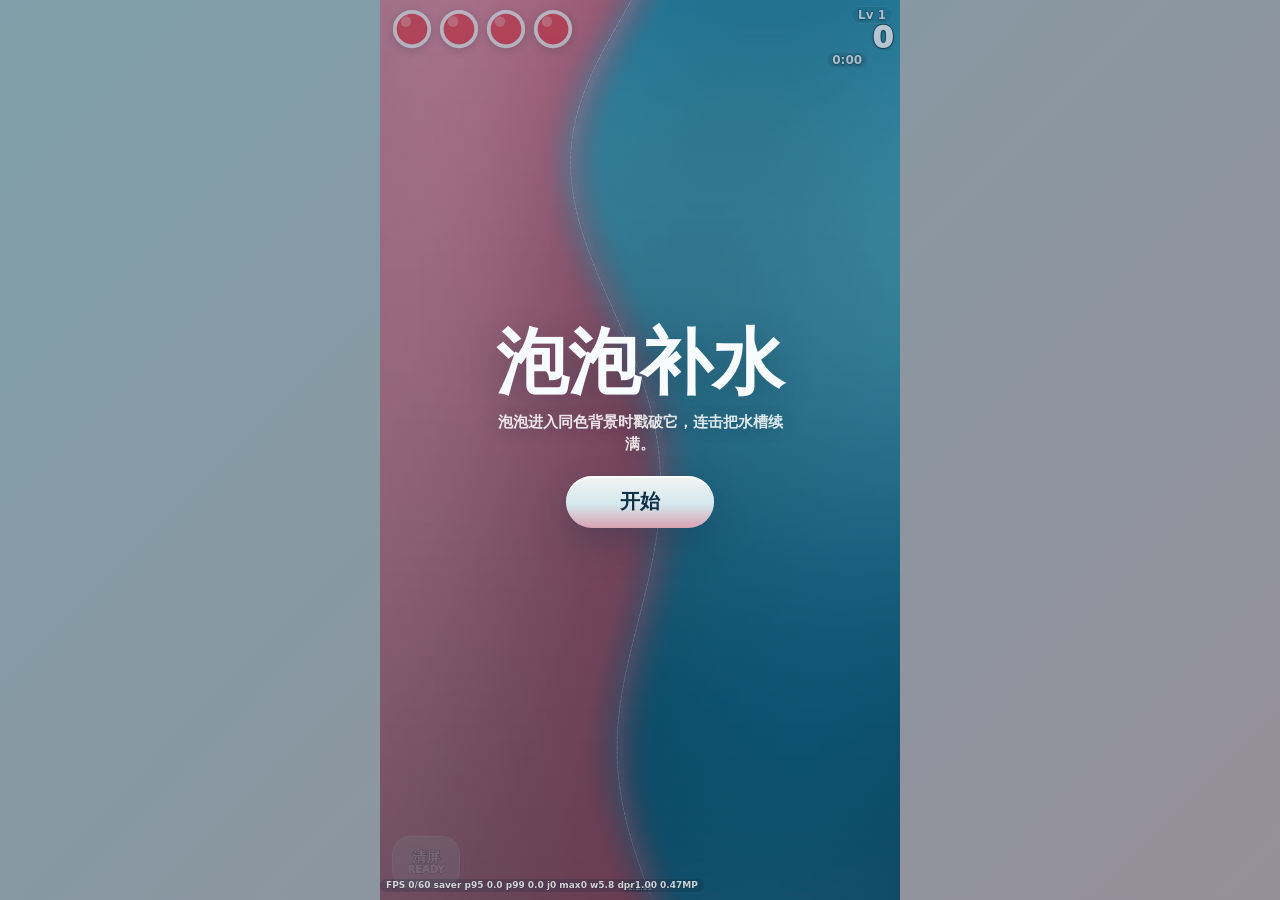
==== commit 2cd7f2a5: "Add paopao life battle" ====
--- a/index.html
+++ b/index.html
@@ -16,7 +16,13 @@
         <div class="score-block water-block">
           <div class="water-topline">
             <span class="caption">水槽</span>
-            <strong id="waterValue" class="water-value">75%</strong>
+            <strong id="waterValue" class="water-value">100%</strong>
+          </div>
+          <div id="heartMeter" class="heart-meter" aria-hidden="true">
+            <img class="heart-bubble" alt="" />
+            <img class="heart-bubble" alt="" />
+            <img class="heart-bubble" alt="" />
+            <img class="heart-bubble" alt="" />
           </div>
           <div class="water-meter" aria-hidden="true">
             <span id="waterFill"></span>
@@ -47,6 +53,6 @@
     </main>
 
     <script src="./background-engine.js?v=1.1.10" defer></script>
-    <script src="./game.js?v=1.1.10" defer></script>
+    <script src="./game.js?v=1.1.11" defer></script>
   </body>
 </html>
--- a/styles.css
+++ b/styles.css
@@ -101,11 +101,11 @@
   top: 0;
   left: 0;
   gap: 3px;
-  width: min(44vw, 238px);
+  width: min(58vw, 288px);
   padding: 0;
   opacity: 0.82;
-  grid-template-columns: minmax(112px, 1fr) minmax(54px, auto);
-  grid-template-rows: auto auto;
+  grid-template-columns: 1fr minmax(54px, auto);
+  grid-template-rows: auto auto auto;
   align-items: center;
   column-gap: 8px;
   transition:
@@ -122,12 +122,30 @@
   gap: 0;
 }
 
+.heart-meter {
+  grid-column: 1;
+  grid-row: 1;
+  display: flex;
+  align-items: center;
+  gap: 0;
+  min-width: 0;
+  height: clamp(34px, 8vw, 46px);
+}
+
+.heart-bubble {
+  width: clamp(38px, 9vw, 52px);
+  aspect-ratio: 1.1;
+  object-fit: contain;
+  margin-right: -5px;
+  filter: drop-shadow(0 2px 5px rgba(15, 33, 43, 0.24));
+}
+
 .water-block .caption {
   display: none;
 }
 
 .water-value {
-  display: inline-block;
+  display: none;
   color: rgba(255, 255, 255, 0.98);
   font-family: "Arial Rounded MT Bold", "Nunito", "Baloo 2", "PingFang SC", "Microsoft YaHei UI", ui-rounded, sans-serif;
   font-size: clamp(22px, 5vw, 26px);
@@ -278,6 +296,7 @@
 }
 
 .water-meter {
+  display: none;
   grid-column: 1;
   grid-row: 1;
   position: relative;
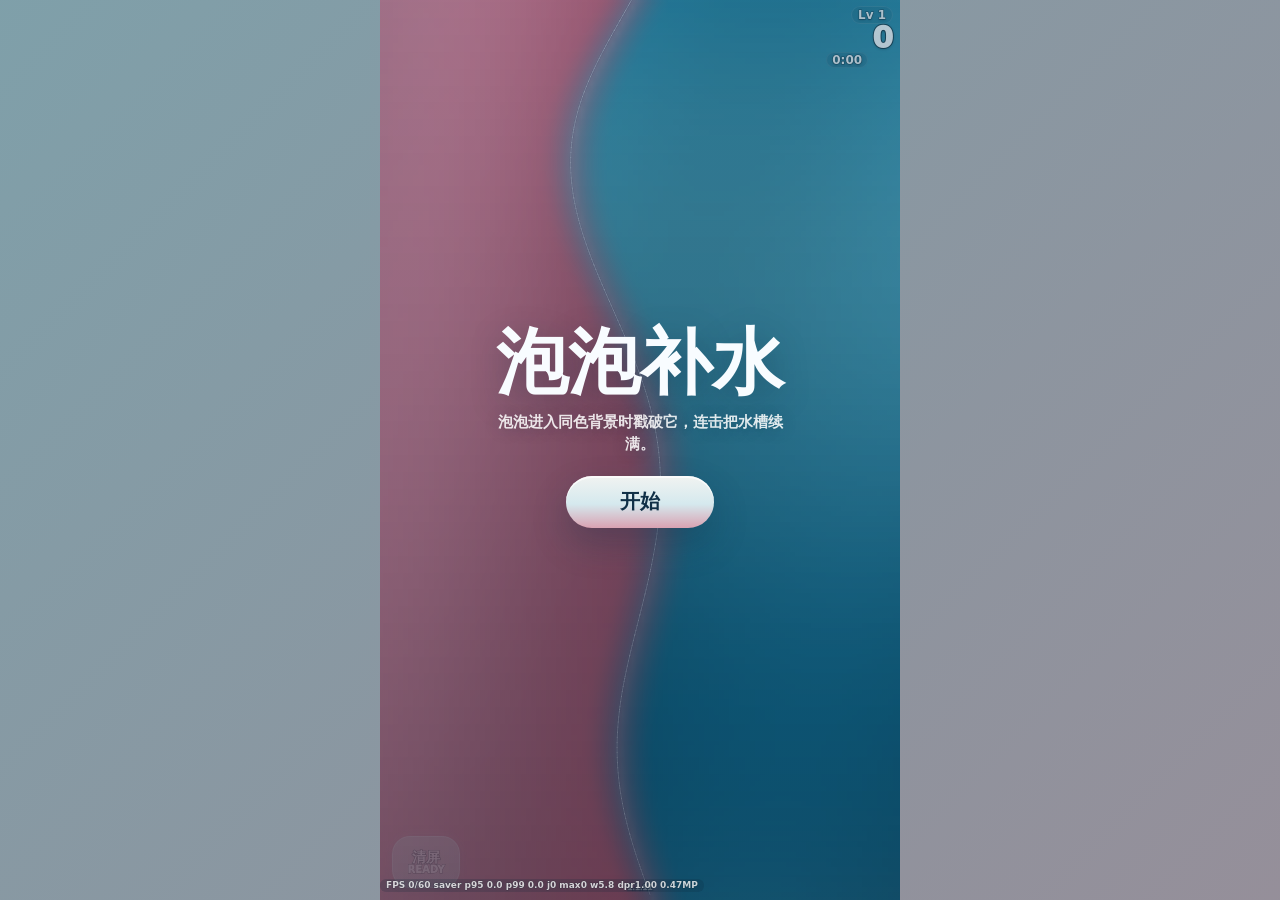
==== commit 0ea8c3f5: "Add spawn protection physics" ====
--- a/index.html
+++ b/index.html
@@ -16,13 +16,7 @@
         <div class="score-block water-block">
           <div class="water-topline">
             <span class="caption">水槽</span>
-            <strong id="waterValue" class="water-value">100%</strong>
-          </div>
-          <div id="heartMeter" class="heart-meter" aria-hidden="true">
-            <img class="heart-bubble" alt="" />
-            <img class="heart-bubble" alt="" />
-            <img class="heart-bubble" alt="" />
-            <img class="heart-bubble" alt="" />
+            <strong id="waterValue" class="water-value">75%</strong>
           </div>
           <div class="water-meter" aria-hidden="true">
             <span id="waterFill"></span>
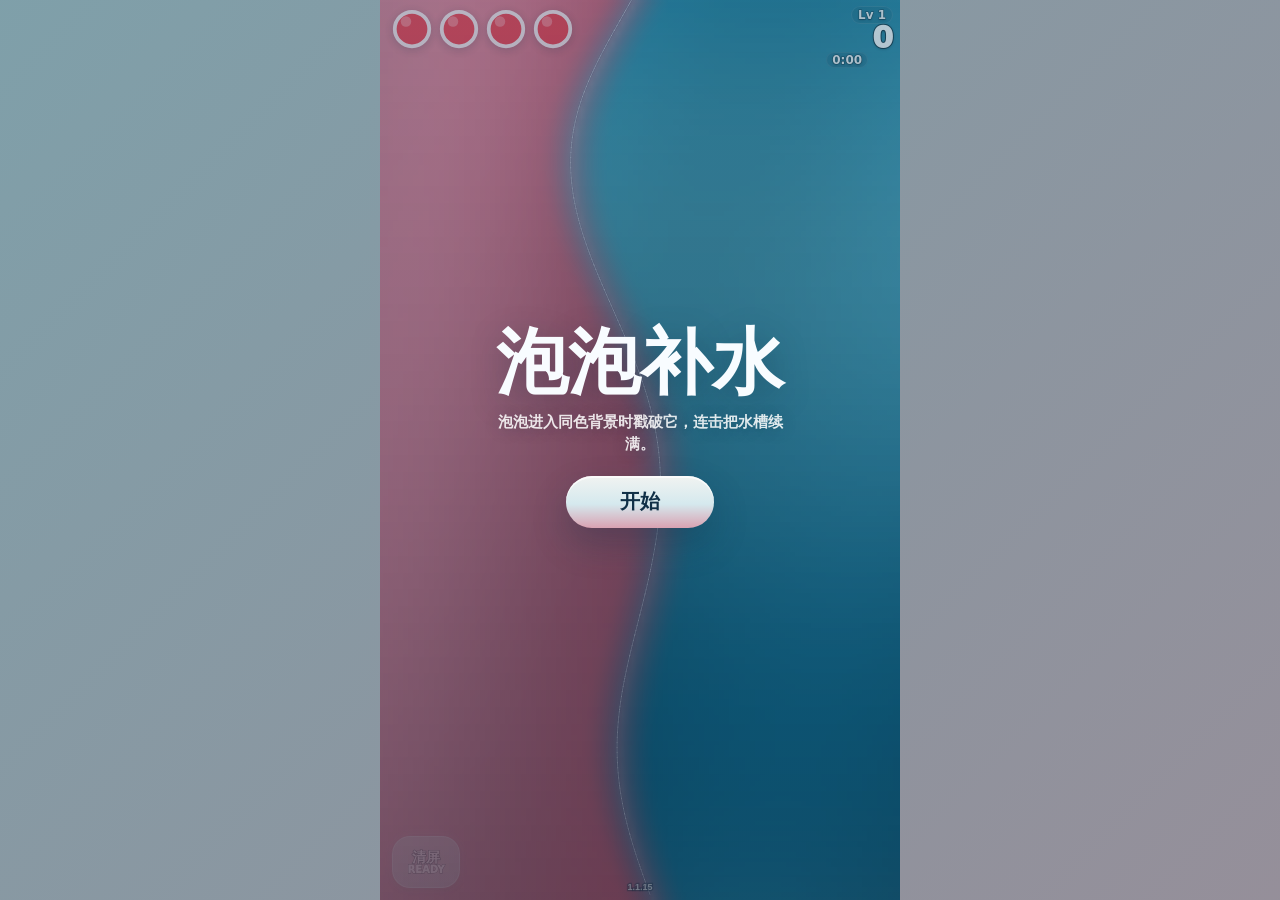
==== commit 3ffee3a7: "Tune standard life battle version" ====
--- a/index.html
+++ b/index.html
@@ -5,7 +5,7 @@
     <meta name="viewport" content="width=device-width, initial-scale=1, viewport-fit=cover" />
     <meta name="theme-color" content="#8ebfcb" />
     <title>泡泡补水</title>
-    <link rel="stylesheet" href="./styles.css?v=1.1.10" />
+    <link rel="stylesheet" href="./styles.css?v=1.1.15" />
   </head>
   <body>
     <main class="phone-shell" aria-label="泡泡补水游戏">
@@ -16,7 +16,13 @@
         <div class="score-block water-block">
           <div class="water-topline">
             <span class="caption">水槽</span>
-            <strong id="waterValue" class="water-value">75%</strong>
+            <strong id="waterValue" class="water-value">100%</strong>
+          </div>
+          <div id="heartMeter" class="heart-meter" aria-hidden="true">
+            <img class="heart-bubble" alt="" />
+            <img class="heart-bubble" alt="" />
+            <img class="heart-bubble" alt="" />
+            <img class="heart-bubble" alt="" />
           </div>
           <div class="water-meter" aria-hidden="true">
             <span id="waterFill"></span>
@@ -43,10 +49,9 @@
         <div id="endStats" class="end-stats"></div>
       </section>
       <div id="startTransition" class="start-transition" aria-hidden="true"></div>
-      <div id="perfDebug" class="fps-counter" aria-hidden="true">FPS --</div>
     </main>
 
     <script src="./background-engine.js?v=1.1.10" defer></script>
-    <script src="./game.js?v=1.1.11" defer></script>
+    <script src="./game.js?v=1.1.15" defer></script>
   </body>
 </html>
--- a/styles.css
+++ b/styles.css
@@ -214,27 +214,6 @@
   font-variant-numeric: tabular-nums;
   -webkit-text-stroke: 1px rgba(15, 33, 43, 0.58);
   paint-order: stroke fill;
-}
-
-.fps-counter {
-  position: absolute;
-  left: calc(4px + var(--safe-left));
-  bottom: calc(8px + var(--safe-bottom));
-  z-index: 5;
-  padding: 1px 6px;
-  max-width: min(92vw, 460px);
-  border-radius: 6px;
-  color: rgba(255, 255, 255, 0.78);
-  background: rgba(12, 38, 58, 0.2);
-  font-size: 9px;
-  font-weight: 900;
-  line-height: 1.2;
-  font-variant-numeric: tabular-nums;
-  letter-spacing: 0;
-  white-space: normal;
-  -webkit-text-stroke: 0.65px rgba(15, 33, 43, 0.58);
-  paint-order: stroke fill;
-  pointer-events: none;
 }
 
 .clear-skill {
